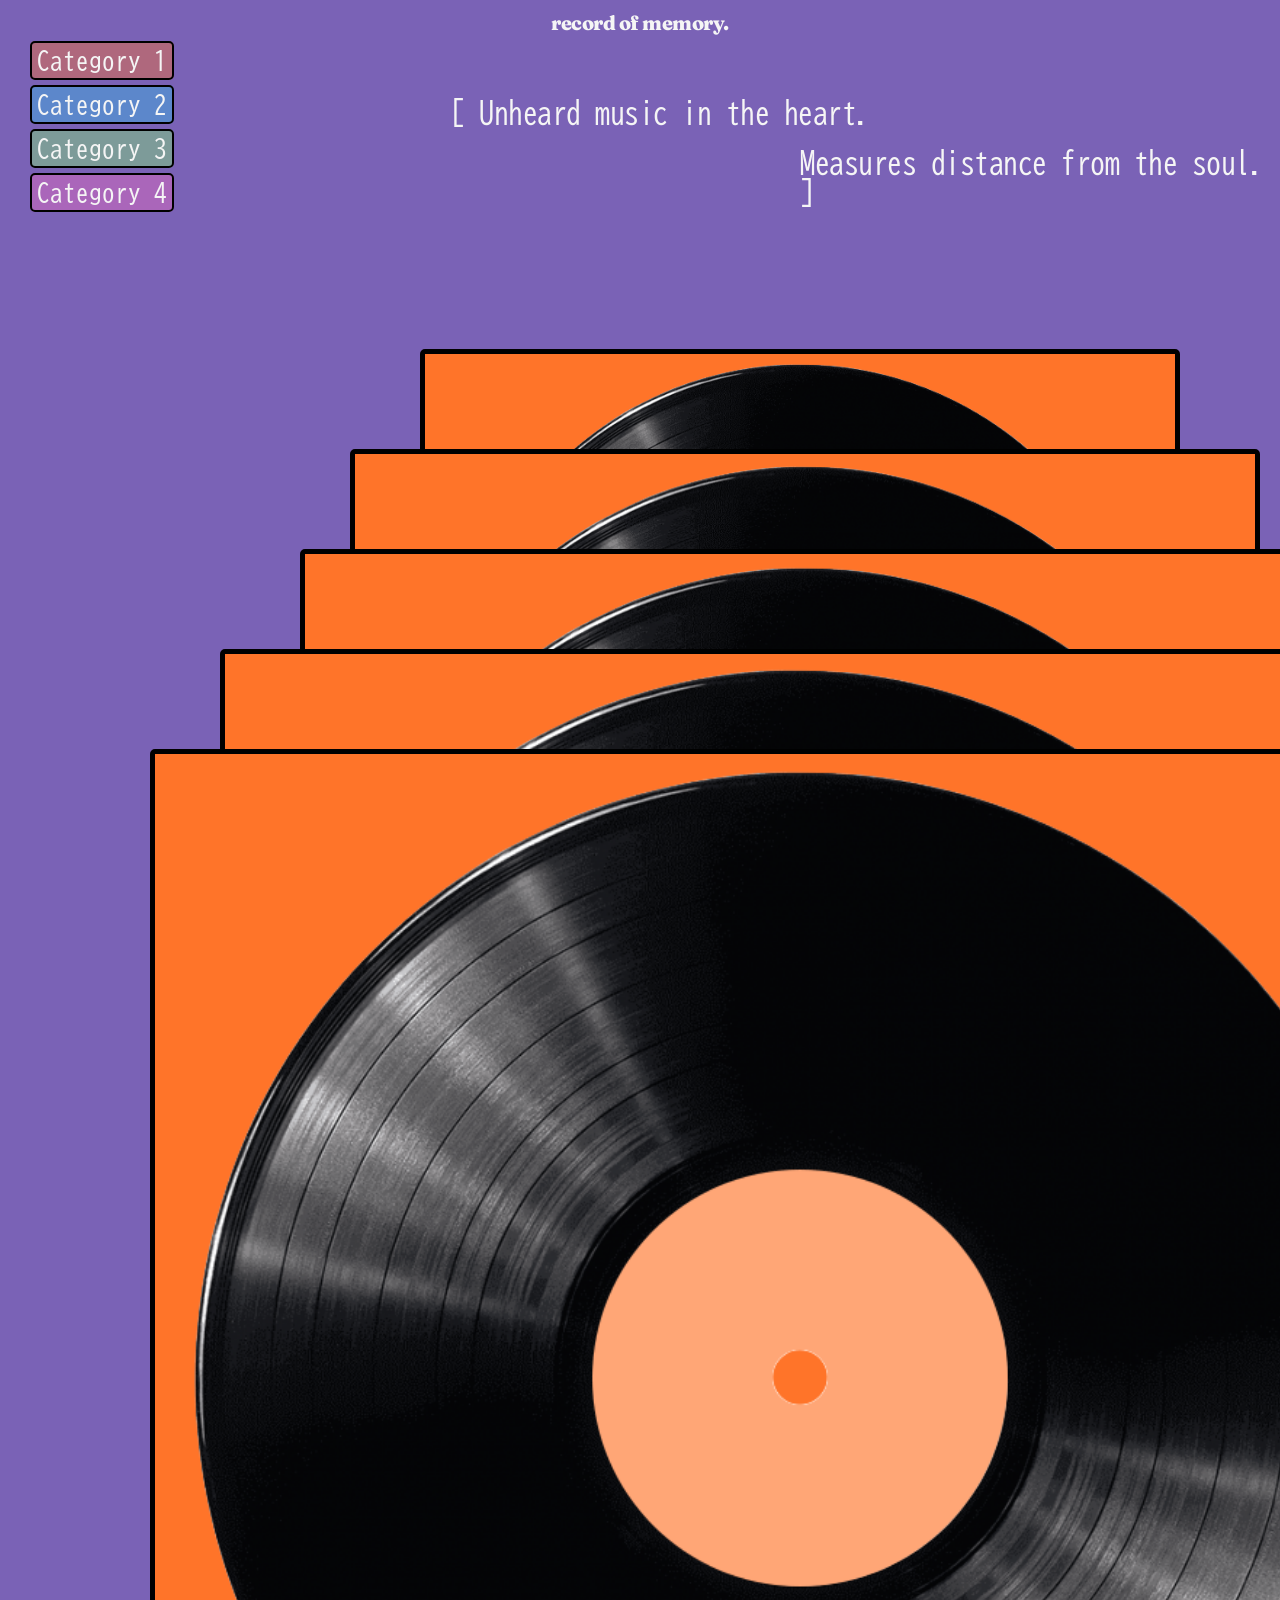
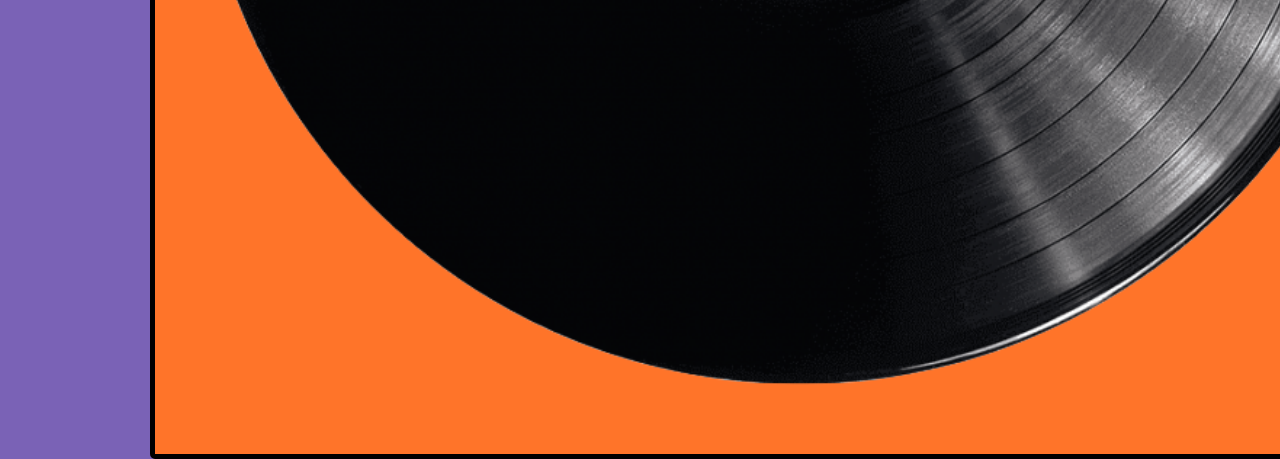
==== index.html @ 079741da "a lot" ====
<!DOCTYPE html>
<html>
<head>
    <meta charset="utf-8">
    <title>HTML Audio</title>

    <!-- moved font and stylesheet links into head -->
    <link rel="preconnect" href="https://fonts.googleapis.com">
    <link rel="preconnect" href="https://fonts.gstatic.com" crossorigin>
    <link href="https://fonts.googleapis.com/css2?family=Averia+Serif+Libre:ital,wght@0,300;0,400;0,700;1,300;1,400;1,700&family=Fraunces:ital,opsz,wght@0,9..144,100..900;1,9..144,100..900&family=Instrument+Serif:ital@0;1&family=Lexend+Zetta:wght@100..900&family=Special+Gothic+Condensed+One&display=swap" rel="stylesheet">
    <link href="https://fonts.googleapis.com/css2?family=Averia+Serif+Libre:ital,wght@0,300;0,400;0,700;1,300;1,400;1,700&family=BIZ+UDGothic&family=Fraunces:ital,opsz,wght@0,9..144,100..900;1,9..144,100..900&family=Instrument+Serif:ital@0;1&family=Lexend+Zetta:wght@100..900&family=Special+Gothic+Condensed+One&display=swap" rel="stylesheet">

    <link rel="stylesheet" href="styles.css">
</head>
<body>
    <h1> record of memory.</h1>
    <h2>[ Unheard music in the heart. </h2>
    <h3>Measures distance from the soul. ]</h3>
    <a href="index.html">Category 1</a><br><br>
    <a href="cat2.html">Category 2</a><br><br>
    <a href="cat3.html">Category 3</a><br><br>
    <a href="cat4.html">Category 4</a><br><br>

    <!-- removed stray closing div here -->


<div class="audio-container">

  <div class="audio1">
    <img src="assets/audio1.png" id="img1">
    <audio preload="auto">
      <source src="audios/nycstreet.mp3" type="audio/mp3">
    </audio>
  </div>

  <div class="audio2">
    <img src="assets/audio2.png" id="img2">
    <audio preload="auto">
      <source src="audios/poolplaying.mp3" type="audio/mp3">
    </audio>
  </div>

  <div class="audio3">
    <img src="assets/audio3.png" id="img3">
    <audio preload="auto">
      <source src="audios/oceansounds.mp3" type="audio/mp3">
    </audio>
  </div>

  <div class="audio4">
    <img src="assets/audio4.png" id="img4">
    <audio preload="auto">
      <source src="audios/roadsounds.mp3" type="audio/mp3">
    </audio>
  </div>

  <div class="audio5">
    <img src="assets/audio5.png" id="img5">
    <audio preload="auto">
      <source src="audios/niagarafalls.mp3" type="audio/mp3">
    </audio>
  </div>

  <!-- JS at the bottom so it loads properly -->
<script src="script.js"></script>

</body>
</html>
---- styles.css ----
.special-gothic-condensed-one-regular {
  font-family: "Special Gothic Condensed One", sans-serif;
  font-style: normal;
}

.fraunces {
  font-family: "Fraunces", serif;
  font-optical-sizing: auto;
  font-weight: 800;
  font-style: normal;
  font-variation-settings:
    "SOFT" 0,
    "WONK" 0;
}

.biz-udgothic-regular {
  font-family: "BIZ UDGothic", sans-serif;
  font-weight: 400;
  font-style: normal;
}

body {
    background-color: #7a62b6;
    margin: 0;
    padding: 0;
    height: 100vh;      /* Sets the height to the full viewport height */
    width: 100%;       /* Sets the width to the full viewport width */
    overflow: hidden;  /* Prevents all horizontal and vertical scrolling */
    margin-top: 10px;
}

h1 {
    color: whitesmoke;
    text-align: center;
    margin-top: 2px;
    font-size: 20px;
    font-family: "Fraunces", serif;
    font-weight: 800;
    letter-spacing: -0.5px;
    padding: 0;
    z-index: 100;
    position: relative;
}

a {
  position: relative;
  font-family: "BIZ UDGothic", sans-serif;
  font-style: normal;
  font-size: 25px;
  text-decoration: none;
  margin-left: 30px;
  z-index: 1500;
  color: whitesmoke;
  padding: 5px;
  border: black 2pt solid;
  border-radius: 5px;
  margin-bottom: 50px;
}

a[href^="index.html"] {
  background-color: rgba(255, 116, 41, 0.4);
}

a[href^="cat2.html"] {
  background-color: rgb(49, 192, 235, 0.4);

}

a[href^="cat3.html"]{
  background-color: rgb(131, 243, 111, 0.4);
}

a[href^="cat4.html"] {
  background-color: rgb(243, 111, 192, 0.4);
}

a[href^="index.html"]:hover {
  background-color: #ff7429;
  padding: 10px;

}

a[href^="cat2.html"]:hover {
  background-color: #31c0eb;
  padding: 10px;
}

a[href^="cat3.html"]:hover {
  background-color: #A2C743;
  padding: 10px;
}

a[href^="cat4.html"]:hover {
  background-color: #f36fc0;
  padding: 10px;
}

.audio-container {
  position: relative;
  height: 100vh;                                                        
}

.img [src] {
  /* changed: center inside .audio-container */
  position: absolute;
  top: 50%;
  left: 50%;
  transform: translate(-50%, -50%);
  /* keep stacking control as needed */
  z-index: 0;
}

.audio1:hover, .audio2:hover, .audio3:hover, .audio4:hover, .audio5:hover, .audio6:hover, .audio7:hover, .audio8:hover, .audio9:hover, .audio10:hover, .audio11:hover, .audio12:hover, .audio13:hover, .audio14:hover, .audio15:hover, .audio16:hover, .audio17:hover, .audio18:hover, .audio19:hover, .audio20:hover {
  margin-top: 20px;
  transition: all 1s ease;
  transform: translateZ(50px);
  margin-top: -150px;
}

.audio1, .audio2, .audio3, .audio4, .audio5 {
  position: absolute;
  background-color: rgb(255, 116, 41);
  border-radius: 5px;
  border: black 4pt solid;
  transition: all 1s ease;
}

.audio6, .audio7, .audio8, .audio9, .audio10 {
  position: absolute;
  background-color: rgb(21, 191, 243);
  border-radius: 5px;
  border: black 4pt solid;
  transition: all 1s ease;
}

.audio11, .audio12, .audio13, .audio14, .audio15 {
  position: absolute;
  background-color: #A2C743;
  border-radius: 5px;
  border: black 4pt solid;
  transition: all 1s ease;
}

.audio16, .audio17, .audio18, .audio19, .audio20 {
  position: absolute;
  background-color: rgb(243, 111, 192);
  border-radius: 5px;
  border: black 4pt solid;
  transition: all 1s ease;
}

.audio1, .audio6, .audio11, .audio16 {
  width: 750px;
  height: 750px;
  margin-left: 420px;
  z-index: 150;
  margin-top: 125px;
}

.audio2, .audio7, .audio12, .audio17 {
  width: 900px;
  height: 900px;
  margin-left: 350px;
  z-index: 200;
  margin-top: 225px;
}

.audio3, .audio8, .audio13, .audio18 {
  width: 1000px;
  height: 1000px;
  margin-left: 300px;
  z-index: 600;
  margin-top: 325px;
}

.audio4, .audio9, .audio14, .audio19 {
  width: 1150px;
  height: 1150px;
  margin-left: 220px;
  z-index: 1000;
  margin-top: 425px;
}

.audio5, .audio10, .audio15, .audio20 {
  width: 1300px;
  height: 1300px;
  margin-left: 150px;
  z-index: 2000;
  margin-top: 525px;
}

h2 {
  position: fixed;
  color: whitesmoke;
  font-family: "BIZ UDGothic", sans-serif;
  font-weight: 400;
  font-style: normal;
  letter-spacing: -0.5px;
  font-size: 30px;
  margin-top: 50px;
  margin-left: 450px;
  z-index: -1000;
}

h3 {
  position: fixed;
  color: whitesmoke;
  font-family: "BIZ UDGothic", sans-serif;
  font-weight: 400;
  font-style: normal;
  letter-spacing: -0.5px;
  font-size: 30px;
  margin-left: 800px;
  margin-top: 100px;
  z-index: -1000;
}

#img1, #img6, #img11, #img16 {
  width: 700px;
  height: auto;
  margin-left: 25px;

}

#img2, #img7,#img12, #img17 {
  width: 850px;
  height: auto;
  margin-left: 25px;
}

#img3, #img8, #img13, #img18 {
  width: 950px;
  height: auto;
  margin-left: 25px; 
}

#img4, #img9, #img14, #img19 {
  width: 1090px;
  height: auto;
  margin-left: 25px; 
}

#img5, #img10, #img15, #img20 {
  width: 1220px;
  height: auto;
  margin-left: 35px;
}

/* rotation animation */
@keyframes spin {
  from {
    transform: rotate(0deg);
  }
  to {
    transform: rotate(360deg);
  }
}

/* class added when audio is playing */
.playing {
  animation: spin 10s linear infinite;
}
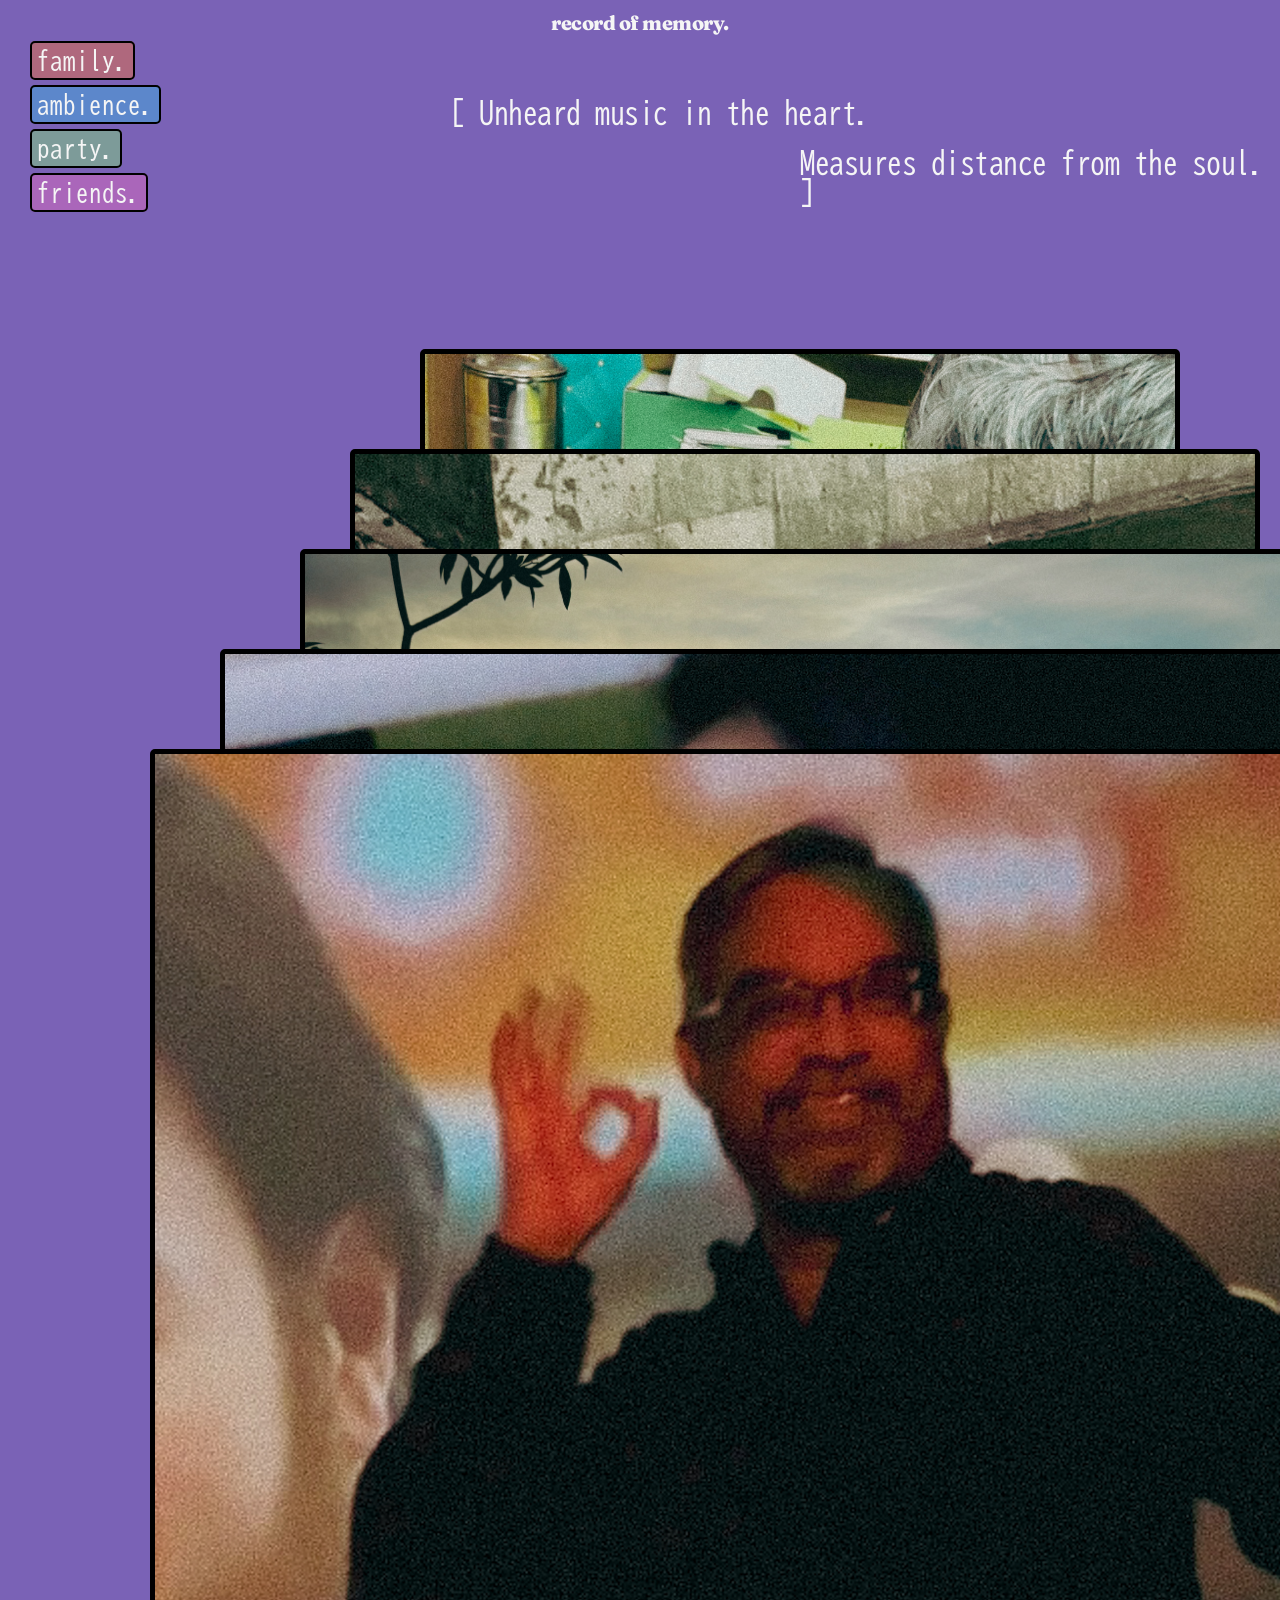
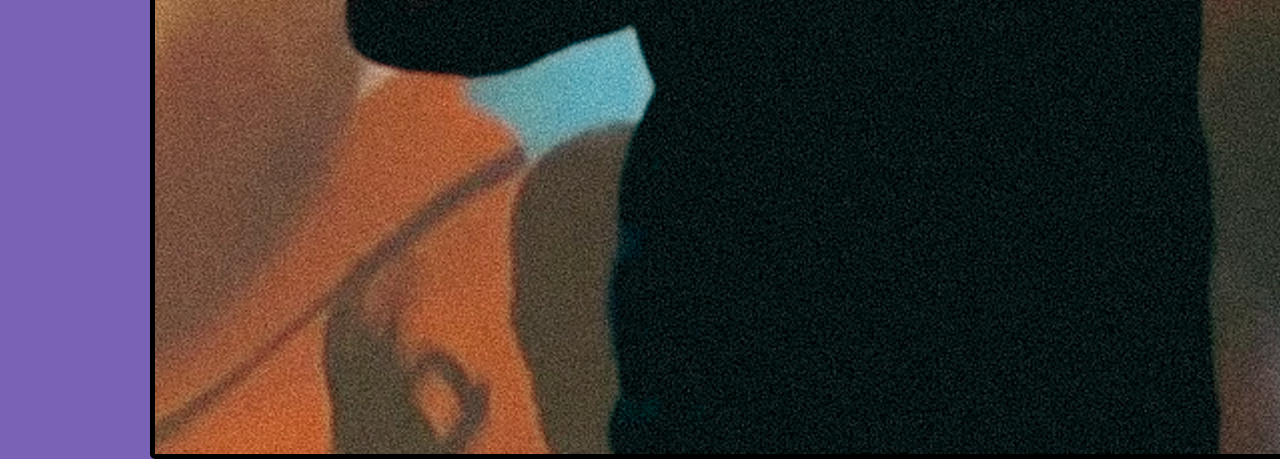
==== commit a17fb19a: "new changes" ====
--- a/index.html
+++ b/index.html
@@ -16,10 +16,10 @@
     <h1> record of memory.</h1>
     <h2>[ Unheard music in the heart. </h2>
     <h3>Measures distance from the soul. ]</h3>
-    <a href="index.html">Category 1</a><br><br>
-    <a href="cat2.html">Category 2</a><br><br>
-    <a href="cat3.html">Category 3</a><br><br>
-    <a href="cat4.html">Category 4</a><br><br>
+    <a href="index.html">family.</a><br><br>
+    <a href="cat2.html">ambience.</a><br><br>
+    <a href="cat3.html">party.</a><br><br>
+    <a href="cat4.html">friends.</a><br><br>
 
     <!-- removed stray closing div here -->
 
@@ -27,42 +27,41 @@
 <div class="audio-container">
 
   <div class="audio1">
+    <img src="albumimgs/avakayapacking.jpg" class="album-img">
     <img src="assets/audio1.png" id="img1">
-    <audio preload="auto">
-      <source src="audios/nycstreet.mp3" type="audio/mp3">
+    <audio controls src="audios/avakayapacking.mp3">
     </audio>
   </div>
 
   <div class="audio2">
+    <img src="albumimgs/balitripfam2.jpg" class="album-img">
     <img src="assets/audio2.png" id="img2">
-    <audio preload="auto">
-      <source src="audios/poolplaying.mp3" type="audio/mp3">
+    <audio controls src="audios/balitripfam.mp3">
     </audio>
   </div>
 
   <div class="audio3">
+    <img src="albumimgs/balipool.jpg" class="album-img">
     <img src="assets/audio3.png" id="img3">
-    <audio preload="auto">
-      <source src="audios/oceansounds.mp3" type="audio/mp3">
+    <audio src="audios/poolplaying.mp3">
     </audio>
   </div>
 
   <div class="audio4">
+    <img src="albumimgs/christmasmovie.jpg" class="album-img">
     <img src="assets/audio4.png" id="img4">
-    <audio preload="auto">
-      <source src="audios/roadsounds.mp3" type="audio/mp3">
+    <audio src="audios/christmasmovie.mp3">
     </audio>
   </div>
 
   <div class="audio5">
+    <img src="albumimgs/danceprac.jpg" class="album-img">
     <img src="assets/audio5.png" id="img5">
-    <audio preload="auto">
-      <source src="audios/niagarafalls.mp3" type="audio/mp3">
+    <audio src="audios/dancepraceng.mp3">
     </audio>
   </div>
 
-  <!-- JS at the bottom so it loads properly -->
 <script src="script.js"></script>
+</body>
 
-</body>
 </html>
--- a/styles.css
+++ b/styles.css
@@ -95,19 +95,39 @@
   padding: 10px;
 }
 
-.audio-container {
-  position: relative;
-  height: 100vh;                                                        
-}
-
-.img [src] {
-  /* changed: center inside .audio-container */
-  position: absolute;
-  top: 50%;
-  left: 50%;
-  transform: translate(-50%, -50%);
-  /* keep stacking control as needed */
-  z-index: 0;
+audio {
+  display: none;
+}
+.audio-container img {
+  position: absolute;
+  width: 100%;
+  height: 100%;
+  object-fit: cover;
+  top: 0;
+  left: 0;
+}
+
+/* ALBUM ON TOP */
+.album-img1 {
+  position: absolute;
+  width: 750px;
+  height: 750px;
+  margin-left: 420px;
+  margin-top: 125px;
+  z-index: 3000;            /* higher than the .audio z-index values */
+  pointer-events: auto;
+  transform: translateZ(0);
+}
+
+.album-img {
+  z-index: 10;
+  cursor: pointer;
+  transition: opacity 0.4s ease;
+}
+
+.hidden {
+  opacity: 0;
+  pointer-events: none;
 }
 
 .audio1:hover, .audio2:hover, .audio3:hover, .audio4:hover, .audio5:hover, .audio6:hover, .audio7:hover, .audio8:hover, .audio9:hover, .audio10:hover, .audio11:hover, .audio12:hover, .audio13:hover, .audio14:hover, .audio15:hover, .audio16:hover, .audio17:hover, .audio18:hover, .audio19:hover, .audio20:hover {
@@ -246,7 +266,7 @@
   margin-left: 35px;
 }
 
-/* rotation animation */
+/* Rotation animation */
 @keyframes spin {
   from {
     transform: rotate(0deg);
@@ -256,7 +276,7 @@
   }
 }
 
-/* class added when audio is playing */
+/* Class added when audio is playing */
 .playing {
   animation: spin 10s linear infinite;
 }
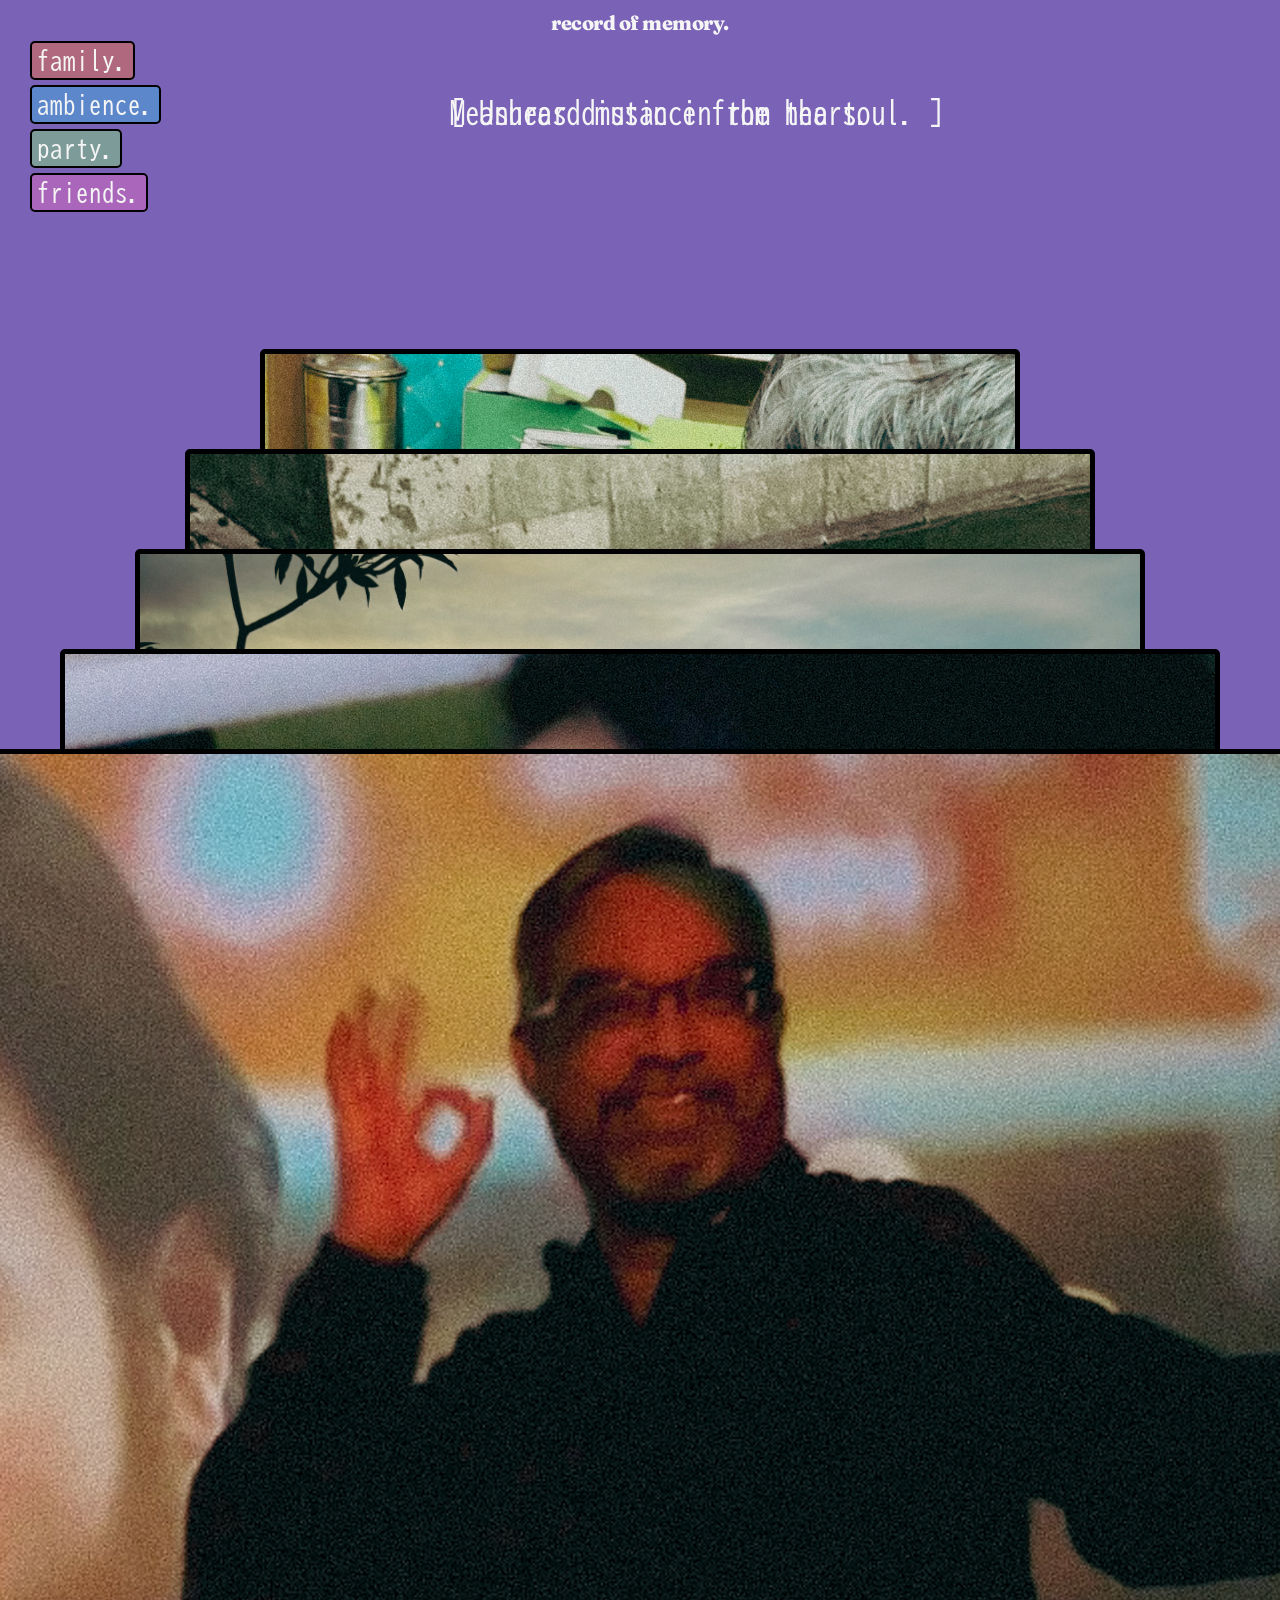
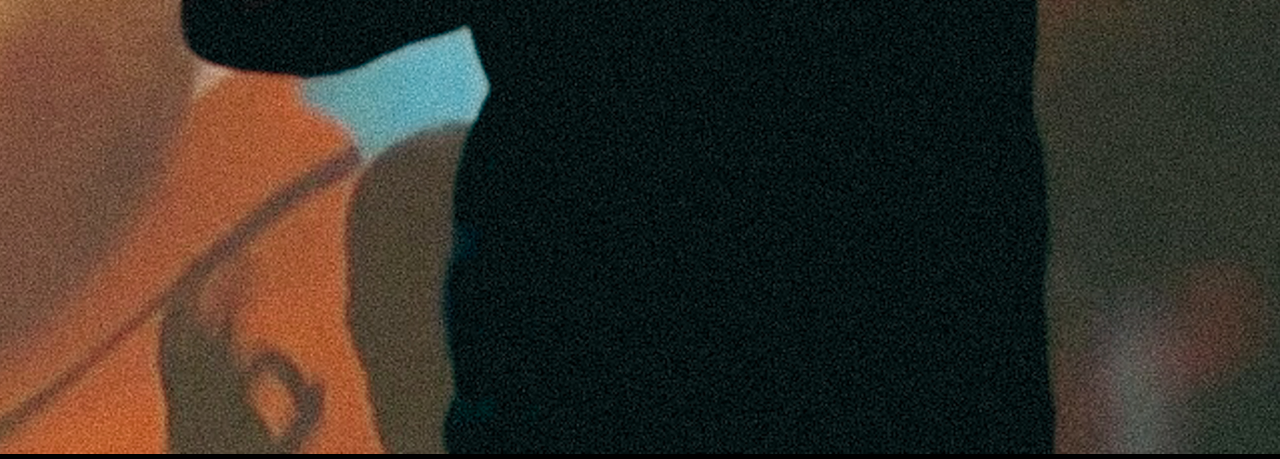
==== commit 51411ffb: "centered" ====
--- a/index.html
+++ b/index.html
@@ -15,7 +15,7 @@
 <body>
     <h1> record of memory.</h1>
     <h2>[ Unheard music in the heart. </h2>
-    <h3>Measures distance from the soul. ]</h3>
+    <h2>Measures distance from the soul. ]</h2>
     <a href="index.html">family.</a><br><br>
     <a href="cat2.html">ambience.</a><br><br>
     <a href="cat3.html">party.</a><br><br>
@@ -28,35 +28,35 @@
 
   <div class="audio1">
     <img src="albumimgs/avakayapacking.jpg" class="album-img">
-    <img src="assets/audio1.png" id="img1">
+    <img src="assets/audio1.png" id="img1" class="record-img">
     <audio controls src="audios/avakayapacking.mp3">
     </audio>
   </div>
 
   <div class="audio2">
     <img src="albumimgs/balitripfam2.jpg" class="album-img">
-    <img src="assets/audio2.png" id="img2">
+    <img src="assets/audio2.png" id="img2" class="record-img">
     <audio controls src="audios/balitripfam.mp3">
     </audio>
   </div>
 
   <div class="audio3">
     <img src="albumimgs/balipool.jpg" class="album-img">
-    <img src="assets/audio3.png" id="img3">
+    <img src="assets/audio3.png" id="img3" class="record-img">
     <audio src="audios/poolplaying.mp3">
     </audio>
   </div>
 
   <div class="audio4">
     <img src="albumimgs/christmasmovie.jpg" class="album-img">
-    <img src="assets/audio4.png" id="img4">
+    <img src="assets/audio4.png" id="img4" class="record-img">
     <audio src="audios/christmasmovie.mp3">
     </audio>
   </div>
 
   <div class="audio5">
     <img src="albumimgs/danceprac.jpg" class="album-img">
-    <img src="assets/audio5.png" id="img5">
+    <img src="assets/audio5.png" id="img5" class="record-img">
     <audio src="audios/dancepraceng.mp3">
     </audio>
   </div>
--- a/styles.css
+++ b/styles.css
@@ -95,6 +95,12 @@
   padding: 10px;
 }
 
+.audio-container {
+  display: flex;
+  justify-content: center;
+  margin: 0 auto;
+}
+
 audio {
   display: none;
 }
@@ -103,22 +109,8 @@
   width: 100%;
   height: 100%;
   object-fit: cover;
-  top: 0;
-  left: 0;
-}
-
-/* ALBUM ON TOP */
-.album-img1 {
-  position: absolute;
-  width: 750px;
-  height: 750px;
-  margin-left: 420px;
-  margin-top: 125px;
-  z-index: 3000;            /* higher than the .audio z-index values */
-  pointer-events: auto;
-  transform: translateZ(0);
-}
-
+
+}
 .album-img {
   z-index: 10;
   cursor: pointer;
@@ -130,6 +122,31 @@
   pointer-events: none;
 }
 
+/*.audio1:hover .album-img,
+.audio2:hover .album-img,
+.audio3:hover .album-img,
+.audio4:hover .album-img,
+.audio5:hover .album-img,
+.audio6:hover .album-img,
+.audio7:hover .album-img,
+.audio8:hover .album-img,
+.audio9:hover .album-img,
+.audio10:hover .album-img,
+.audio11:hover .album-img,
+.audio12:hover .album-img,
+.audio13:hover .album-img,
+.audio14:hover .album-img,
+.audio15:hover .album-img,
+.audio16:hover .album-img,
+.audio17:hover .album-img,
+.audio18:hover .album-img,
+.audio19:hover .album-img,
+.audio20:hover .album-img {
+  opacity: 0;
+  pointer-events: none;
+}*/
+
+
 .audio1:hover, .audio2:hover, .audio3:hover, .audio4:hover, .audio5:hover, .audio6:hover, .audio7:hover, .audio8:hover, .audio9:hover, .audio10:hover, .audio11:hover, .audio12:hover, .audio13:hover, .audio14:hover, .audio15:hover, .audio16:hover, .audio17:hover, .audio18:hover, .audio19:hover, .audio20:hover {
   margin-top: 20px;
   transition: all 1s ease;
@@ -172,7 +189,6 @@
 .audio1, .audio6, .audio11, .audio16 {
   width: 750px;
   height: 750px;
-  margin-left: 420px;
   z-index: 150;
   margin-top: 125px;
 }
@@ -180,7 +196,6 @@
 .audio2, .audio7, .audio12, .audio17 {
   width: 900px;
   height: 900px;
-  margin-left: 350px;
   z-index: 200;
   margin-top: 225px;
 }
@@ -188,7 +203,6 @@
 .audio3, .audio8, .audio13, .audio18 {
   width: 1000px;
   height: 1000px;
-  margin-left: 300px;
   z-index: 600;
   margin-top: 325px;
 }
@@ -196,7 +210,6 @@
 .audio4, .audio9, .audio14, .audio19 {
   width: 1150px;
   height: 1150px;
-  margin-left: 220px;
   z-index: 1000;
   margin-top: 425px;
 }
@@ -204,7 +217,6 @@
 .audio5, .audio10, .audio15, .audio20 {
   width: 1300px;
   height: 1300px;
-  margin-left: 150px;
   z-index: 2000;
   margin-top: 525px;
 }
@@ -276,7 +288,7 @@
   }
 }
 
-/* Class added when audio is playing */
+/* spin */
 .playing {
   animation: spin 10s linear infinite;
 }
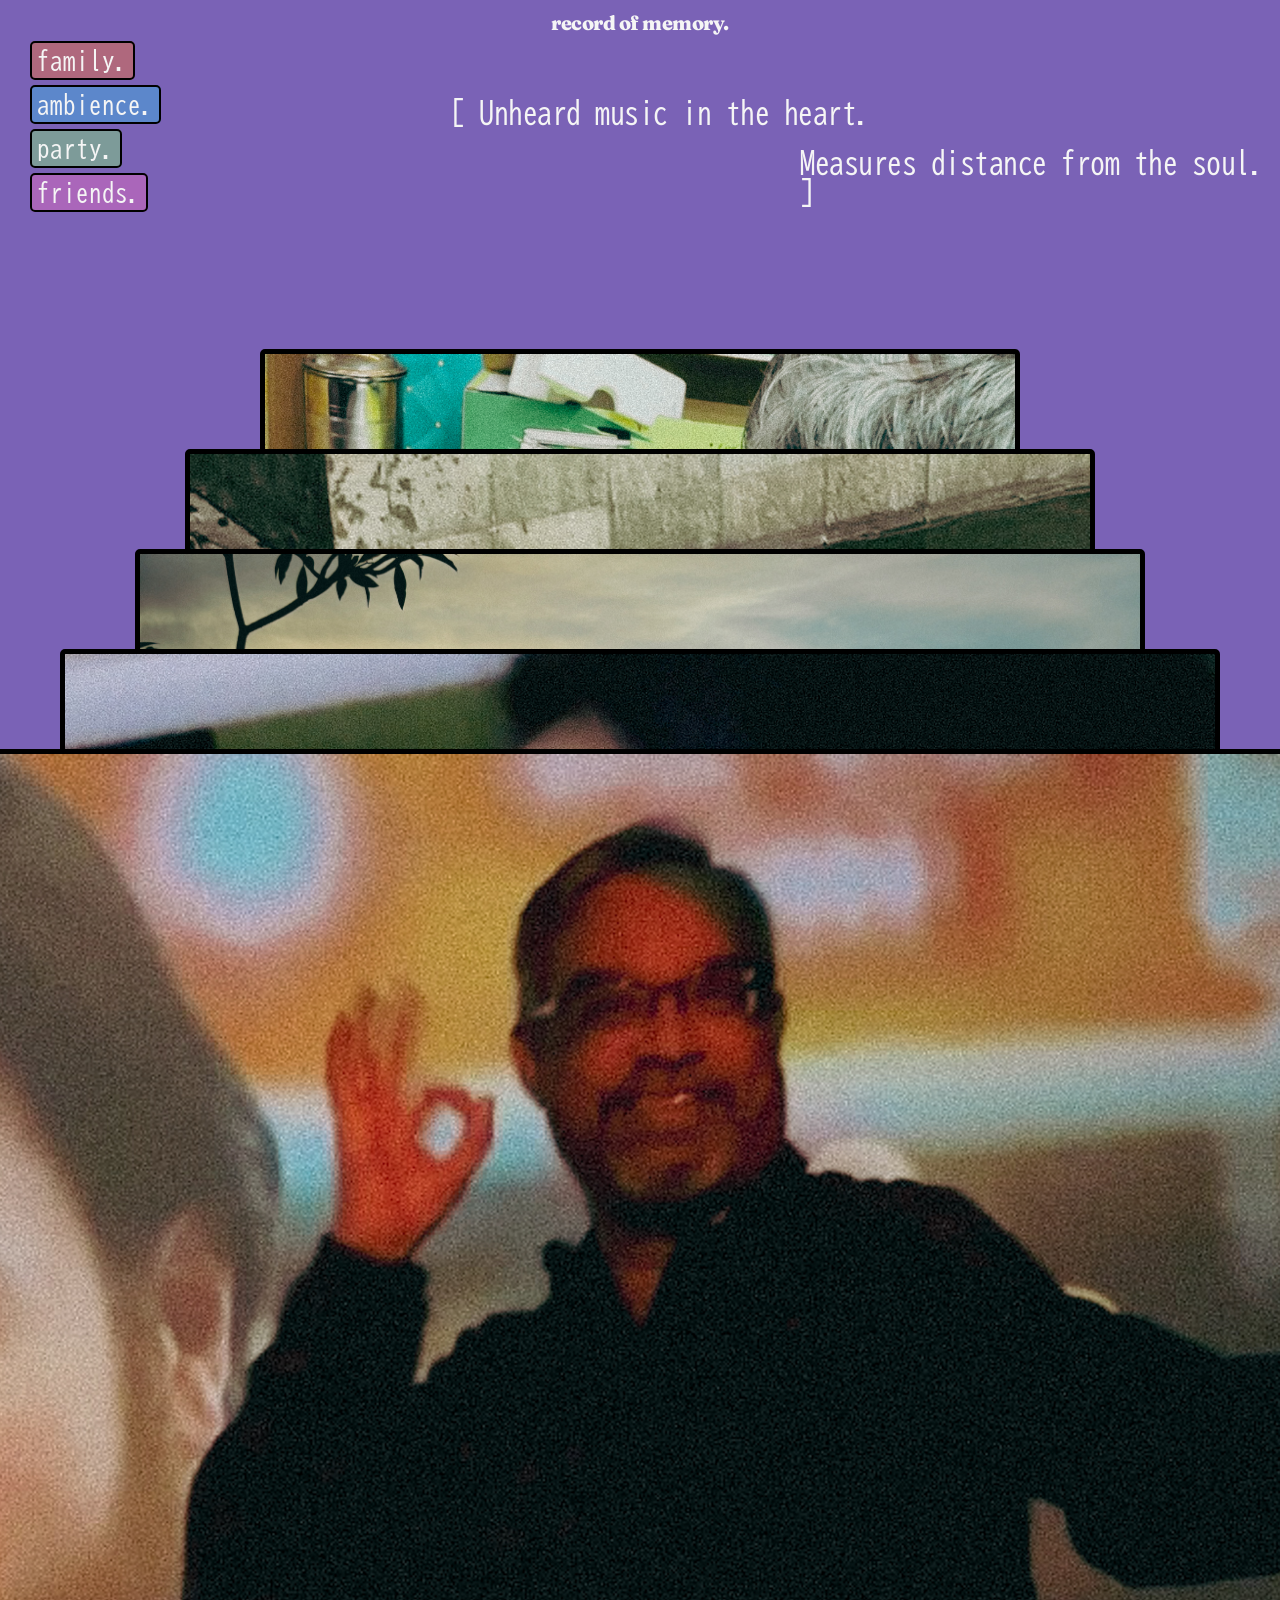
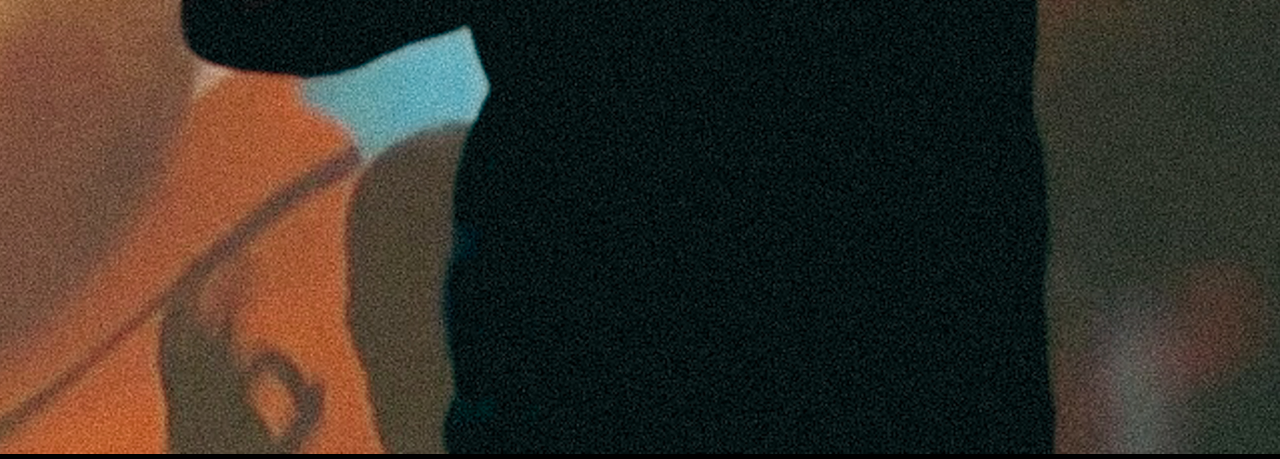
==== commit f46b27a5: "h3" ====
--- a/index.html
+++ b/index.html
@@ -15,7 +15,7 @@
 <body>
     <h1> record of memory.</h1>
     <h2>[ Unheard music in the heart. </h2>
-    <h2>Measures distance from the soul. ]</h2>
+    <h3>Measures distance from the soul. ]</h3>
     <a href="index.html">family.</a><br><br>
     <a href="cat2.html">ambience.</a><br><br>
     <a href="cat3.html">party.</a><br><br>
--- a/styles.css
+++ b/styles.css
@@ -40,6 +40,32 @@
     padding: 0;
     z-index: 100;
     position: relative;
+}
+
+h2 {
+  position: fixed;
+  color: whitesmoke;
+  font-family: "BIZ UDGothic", sans-serif;
+  font-weight: 400;
+  font-style: normal;
+  letter-spacing: -0.5px;
+  font-size: 30px;
+  margin-top: 50px;
+  margin-left: 450px;
+  z-index: -1000;
+}
+
+h3 {
+  position: fixed;
+  color: whitesmoke;
+  font-family: "BIZ UDGothic", sans-serif;
+  font-weight: 400;
+  font-style: normal;
+  letter-spacing: -0.5px;
+  font-size: 30px;
+  margin-left: 800px;
+  margin-top: 100px;
+  z-index: -1000;
 }
 
 a {
@@ -221,31 +247,6 @@
   margin-top: 525px;
 }
 
-h2 {
-  position: fixed;
-  color: whitesmoke;
-  font-family: "BIZ UDGothic", sans-serif;
-  font-weight: 400;
-  font-style: normal;
-  letter-spacing: -0.5px;
-  font-size: 30px;
-  margin-top: 50px;
-  margin-left: 450px;
-  z-index: -1000;
-}
-
-h3 {
-  position: fixed;
-  color: whitesmoke;
-  font-family: "BIZ UDGothic", sans-serif;
-  font-weight: 400;
-  font-style: normal;
-  letter-spacing: -0.5px;
-  font-size: 30px;
-  margin-left: 800px;
-  margin-top: 100px;
-  z-index: -1000;
-}
 
 #img1, #img6, #img11, #img16 {
   width: 700px;
